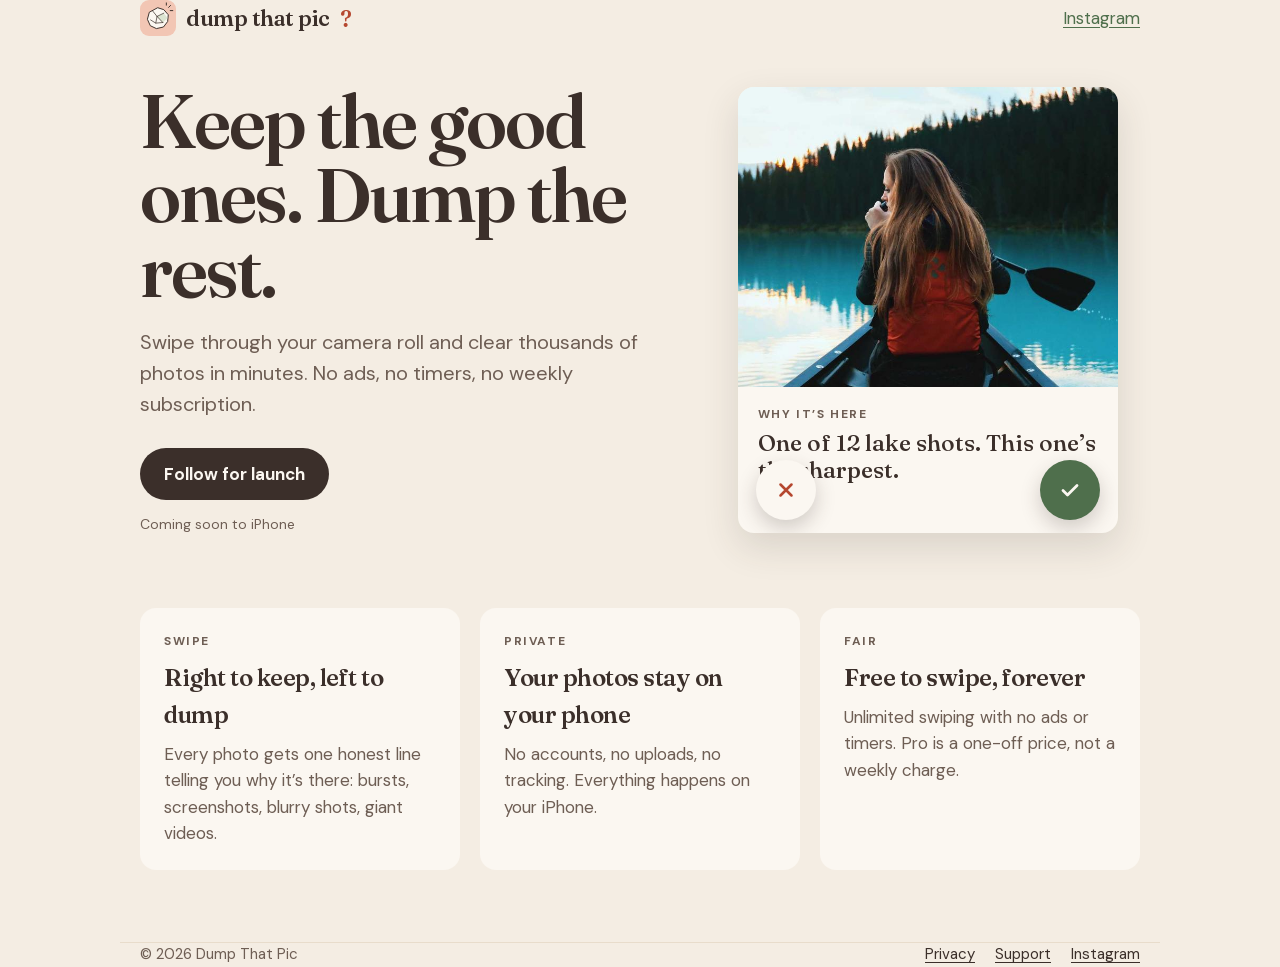
==== index.html @ 0e0db089 "Dump That Pic website: landing, privacy policy, support Co-Authored-By: Claude Opus 5.5 <noreply@ant" ====
<!doctype html>
<html lang="en-GB">
<head>
<meta charset="utf-8">
<meta name="viewport" content="width=device-width, initial-scale=1">
<link rel="icon" href="/icon.svg" type="image/svg+xml">
<link rel="apple-touch-icon" href="/apple-touch-icon.png">
<link rel="stylesheet" href="/style.css">
<title>Dump That Pic — swipe your camera roll tidy</title>
<meta name="description" content="Keep the good ones. Dump the rest. Swipe through your iPhone camera roll in minutes. No ads, no timers, and your photos never leave your phone.">
<meta property="og:title" content="Dump That Pic">
<meta property="og:description" content="Keep the good ones. Dump the rest. Coming soon to iPhone.">
<meta property="og:image" content="https://dumpthatpic.com/apple-touch-icon.png">
</head>
<body>
<header class="wrap"><a class="brand" href="/"><img src="/icon.svg" alt="">dump that pic<span class="q">?</span></a><a href="https://www.instagram.com/dumpthatpic/">Instagram</a></header>
<main class="wrap">
<section class="hero">
<div>
<h1>Keep the good ones. Dump the rest.</h1>
<p class="lede">Swipe through your camera roll and clear thousands of photos in minutes. No ads, no timers, no weekly subscription.</p>
<a class="pill" href="https://www.instagram.com/dumpthatpic/">Follow for launch</a>
<span class="soon">Coming soon to iPhone</span>
</div>
<div class="card">
<img src="/img/lake.jpg" alt="Someone paddling a canoe on a misty lake" width="720" height="900">
<div class="why"><div class="label">Why it’s here</div><p>One of 12 lake shots. This one’s the sharpest.</p></div>
<span class="btn dump" aria-hidden="true"><svg width="22" height="22" viewBox="0 0 24 24" fill="none" stroke="#B5472F" stroke-width="2.8" stroke-linecap="round"><path d="M6 6l12 12M18 6L6 18"/></svg></span>
<span class="btn keep" aria-hidden="true"><svg width="24" height="24" viewBox="0 0 24 24" fill="none" stroke="#FBF7F1" stroke-width="2.8" stroke-linecap="round" stroke-linejoin="round"><path d="M5 12.5l4.5 4.5L19 7.5"/></svg></span>
</div>
</section>
<section class="features">
<div class="feature"><div class="label">Swipe</div><h3>Right to keep, left to dump</h3><p>Every photo gets one honest line telling you why it’s there: bursts, screenshots, blurry shots, giant videos.</p></div>
<div class="feature"><div class="label">Private</div><h3>Your photos stay on your phone</h3><p>No accounts, no uploads, no tracking. Everything happens on your iPhone.</p></div>
<div class="feature"><div class="label">Fair</div><h3>Free to swipe, forever</h3><p>Unlimited swiping with no ads or timers. Pro is a one-off price, not a weekly charge.</p></div>
</section>
</main>
<footer class="wrap"><span>© 2026 Dump That Pic</span><nav><a href="/privacy.html">Privacy</a><a href="/support.html">Support</a><a href="https://www.instagram.com/dumpthatpic/">Instagram</a></nav></footer>
</body>
</html>
---- style.css ----
@import url(/fonts/fonts.css);
:root{--oat:#F4EDE3;--latte:#E8DCCB;--cream:#FBF7F1;--cocoa:#3B2F2A;--muted:#6E5E54;--sage:#4F6F4C;--clay:#B5472F;--blush:#F2C6B4;color-scheme:light}
*{box-sizing:border-box}
body{margin:0;background:var(--oat);color:var(--cocoa);font:400 17px/1.55 'DM Sans',system-ui,sans-serif;-webkit-font-smoothing:antialiased}
a{color:var(--sage);text-underline-offset:3px}a:hover{color:var(--cocoa)}
.wrap{max-width:1040px;margin:0 auto;padding:0 20px}
header{display:flex;align-items:center;justify-content:space-between;padding:22px 0}
.brand{display:flex;align-items:center;gap:10px;text-decoration:none;color:var(--cocoa);font:600 22px/1 Fraunces,Georgia,serif;letter-spacing:-.5px}
.brand img{width:36px;height:36px;border-radius:9px}
.q{color:var(--clay)}
h1,h2,h3{font-family:Fraunces,Georgia,serif;letter-spacing:-.5px;margin:0}
.hero{display:grid;grid-template-columns:minmax(0,1.1fr) minmax(0,.9fr);gap:56px;align-items:center;padding:48px 0 72px}
.hero h1{font-weight:600;font-size:clamp(44px,7vw,76px);line-height:.98;letter-spacing:-2px}
.lede{font-size:20px;color:var(--muted);margin:20px 0 28px;max-width:30em}
.pill{display:inline-flex;align-items:center;gap:10px;height:52px;padding:0 24px;border-radius:999px;background:var(--cocoa);color:var(--cream);text-decoration:none;font-weight:700}
.pill:hover{color:var(--cream);opacity:.92}
.soon{display:block;margin-top:14px;font-size:14px;color:var(--muted)}
.card{position:relative;background:var(--cream);border-radius:16px;overflow:hidden;box-shadow:0 14px 36px rgba(59,47,42,.14);max-width:380px;justify-self:center;width:100%}
.card img{display:block;width:100%;height:300px;object-fit:cover}
.card .why{padding:18px 20px 48px}
.label{font-size:12px;font-weight:700;letter-spacing:1.6px;text-transform:uppercase;color:var(--muted)}
.card .why p{font:500 23px/1.2 Fraunces,Georgia,serif;margin:6px 0 0}
.btn{position:absolute;bottom:-1px;width:60px;height:60px;border-radius:999px;display:flex;align-items:center;justify-content:center;box-shadow:0 8px 20px rgba(59,47,42,.22);transform:translateY(-14px)}
.btn.dump{left:18px;background:var(--cream)}.btn.keep{right:18px;background:var(--sage)}
.features{display:grid;grid-template-columns:repeat(3,minmax(0,1fr));gap:20px;padding-bottom:72px}
.feature{background:var(--cream);border-radius:16px;padding:24px}
.feature h3{font-size:24px;font-weight:600;margin:8px 0 8px}
.feature p{margin:0;color:var(--muted)}
.doc{max-width:720px;padding:24px 0 72px}
.doc h1{font-size:clamp(38px,6vw,56px);font-weight:600;line-height:1.02;letter-spacing:-1px;margin-bottom:10px}
.doc h2{font-size:26px;font-weight:600;margin:40px 0 10px}
.doc .updated{color:var(--muted);margin:0 0 28px}
.box{background:var(--cream);border-radius:16px;padding:20px 22px;margin:24px 0}
.box p{font:500 21px/1.3 Fraunces,Georgia,serif;margin:6px 0 0}
footer{border-top:1px solid var(--latte);padding:28px 0 40px;display:flex;flex-wrap:wrap;gap:12px 24px;justify-content:space-between;color:var(--muted);font-size:15px}
footer nav{display:flex;gap:20px;flex-wrap:wrap}
footer a{color:var(--cocoa)}
@media (max-width:760px){.hero{grid-template-columns:1fr;gap:40px;padding:24px 0 56px}.features{grid-template-columns:1fr}}
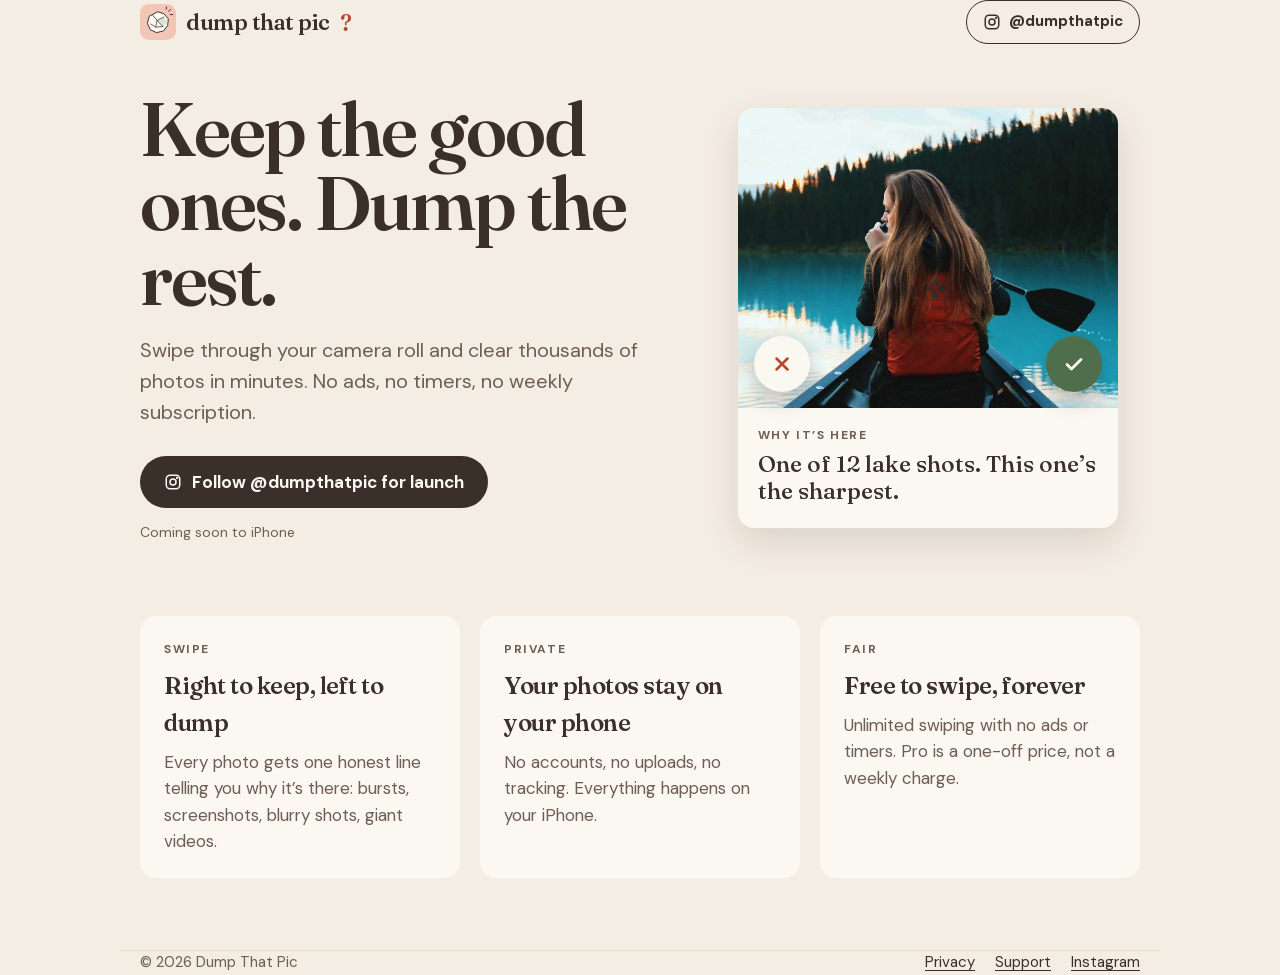
==== commit e9eadcaa: "Home: keep/dump buttons sit on the photo; Instagram links as pill buttons with icon Co-Authored-By: " ====
--- a/index.html
+++ b/index.html
@@ -13,20 +13,22 @@
 <meta property="og:image" content="https://dumpthatpic.com/apple-touch-icon.png">
 </head>
 <body>
-<header class="wrap"><a class="brand" href="/"><img src="/icon.svg" alt="">dump that pic<span class="q">?</span></a><a href="https://www.instagram.com/dumpthatpic/">Instagram</a></header>
+<header class="wrap"><a class="brand" href="/"><img src="/icon.svg" alt="">dump that pic<span class="q">?</span></a><a class="ig" href="https://www.instagram.com/dumpthatpic/" aria-label="Instagram @dumpthatpic"><svg width="18" height="18" viewBox="0 0 24 24" fill="none" stroke="currentColor" stroke-width="2" stroke-linecap="round" aria-hidden="true"><rect x="3" y="3" width="18" height="18" rx="5"/><circle cx="12" cy="12" r="4"/><circle cx="17.5" cy="6.5" r="0.6" fill="currentColor"/></svg><span>@dumpthatpic</span></a></header>
 <main class="wrap">
 <section class="hero">
 <div>
 <h1>Keep the good ones. Dump the rest.</h1>
 <p class="lede">Swipe through your camera roll and clear thousands of photos in minutes. No ads, no timers, no weekly subscription.</p>
-<a class="pill" href="https://www.instagram.com/dumpthatpic/">Follow for launch</a>
+<a class="pill" href="https://www.instagram.com/dumpthatpic/"><svg width="18" height="18" viewBox="0 0 24 24" fill="none" stroke="currentColor" stroke-width="2" stroke-linecap="round" aria-hidden="true"><rect x="3" y="3" width="18" height="18" rx="5"/><circle cx="12" cy="12" r="4"/><circle cx="17.5" cy="6.5" r="0.6" fill="currentColor"/></svg>Follow @dumpthatpic for launch</a>
 <span class="soon">Coming soon to iPhone</span>
 </div>
 <div class="card">
+<div class="photo">
 <img src="/img/lake.jpg" alt="Someone paddling a canoe on a misty lake" width="720" height="900">
-<div class="why"><div class="label">Why it’s here</div><p>One of 12 lake shots. This one’s the sharpest.</p></div>
 <span class="btn dump" aria-hidden="true"><svg width="22" height="22" viewBox="0 0 24 24" fill="none" stroke="#B5472F" stroke-width="2.8" stroke-linecap="round"><path d="M6 6l12 12M18 6L6 18"/></svg></span>
 <span class="btn keep" aria-hidden="true"><svg width="24" height="24" viewBox="0 0 24 24" fill="none" stroke="#FBF7F1" stroke-width="2.8" stroke-linecap="round" stroke-linejoin="round"><path d="M5 12.5l4.5 4.5L19 7.5"/></svg></span>
+</div>
+<div class="why"><div class="label">Why it’s here</div><p>One of 12 lake shots. This one’s the sharpest.</p></div>
 </div>
 </section>
 <section class="features">
--- a/style.css
+++ b/style.css
@@ -17,11 +17,12 @@
 .soon{display:block;margin-top:14px;font-size:14px;color:var(--muted)}
 .card{position:relative;background:var(--cream);border-radius:16px;overflow:hidden;box-shadow:0 14px 36px rgba(59,47,42,.14);max-width:380px;justify-self:center;width:100%}
 .card img{display:block;width:100%;height:300px;object-fit:cover}
-.card .why{padding:18px 20px 48px}
+.card .photo{position:relative}
+.card .why{padding:18px 20px 22px}
 .label{font-size:12px;font-weight:700;letter-spacing:1.6px;text-transform:uppercase;color:var(--muted)}
 .card .why p{font:500 23px/1.2 Fraunces,Georgia,serif;margin:6px 0 0}
-.btn{position:absolute;bottom:-1px;width:60px;height:60px;border-radius:999px;display:flex;align-items:center;justify-content:center;box-shadow:0 8px 20px rgba(59,47,42,.22);transform:translateY(-14px)}
-.btn.dump{left:18px;background:var(--cream)}.btn.keep{right:18px;background:var(--sage)}
+.btn{position:absolute;bottom:16px;width:56px;height:56px;border-radius:999px;display:flex;align-items:center;justify-content:center;box-shadow:0 8px 20px rgba(59,47,42,.28)}
+.btn.dump{left:16px;background:var(--cream)}.btn.keep{right:16px;background:var(--sage)}
 .features{display:grid;grid-template-columns:repeat(3,minmax(0,1fr));gap:20px;padding-bottom:72px}
 .feature{background:var(--cream);border-radius:16px;padding:24px}
 .feature h3{font-size:24px;font-weight:600;margin:8px 0 8px}
@@ -36,3 +37,6 @@
 footer nav{display:flex;gap:20px;flex-wrap:wrap}
 footer a{color:var(--cocoa)}
 @media (max-width:760px){.hero{grid-template-columns:1fr;gap:40px;padding:24px 0 56px}.features{grid-template-columns:1fr}}
+.ig{display:inline-flex;align-items:center;gap:8px;height:44px;padding:0 16px;border:1.5px solid var(--cocoa);border-radius:999px;color:var(--cocoa);text-decoration:none;font-weight:700;font-size:15px;transition:background .15s,color .15s}
+.ig:hover{background:var(--cocoa);color:var(--cream)}
+@media (max-width:420px){.ig span{display:none}.ig{width:44px;padding:0;justify-content:center}}
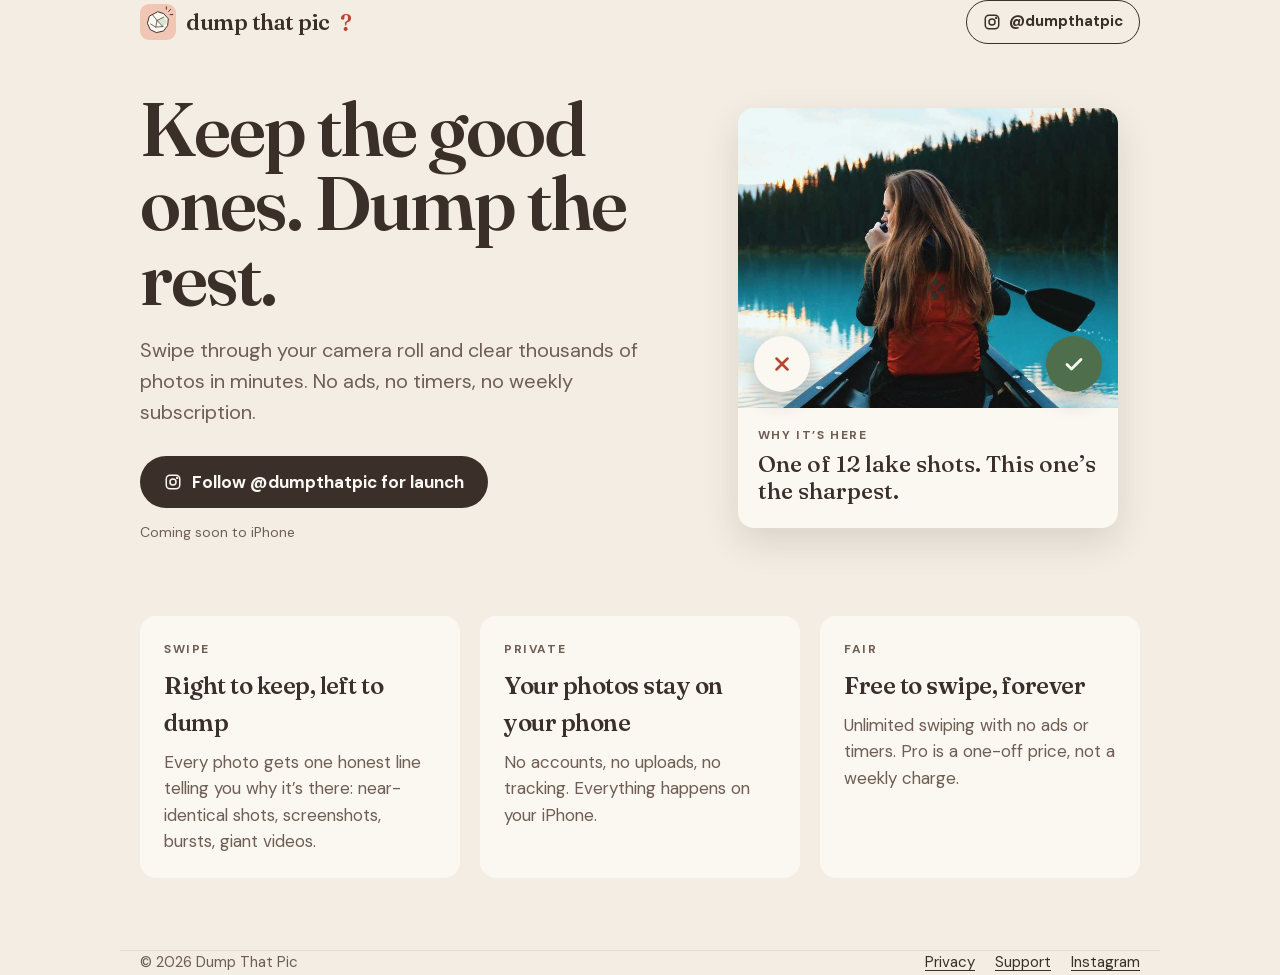
==== commit d5dc7920: "Home: drop blurry-shot claim (app doesn't detect blur); Support: match Reset all progress, add trial" ====
--- a/index.html
+++ b/index.html
@@ -5,7 +5,7 @@
 <meta name="viewport" content="width=device-width, initial-scale=1">
 <link rel="icon" href="/icon.svg" type="image/svg+xml">
 <link rel="apple-touch-icon" href="/apple-touch-icon.png">
-<link rel="stylesheet" href="/style.css">
+<link rel="stylesheet" href="/style.css?v=2">
 <title>Dump That Pic — swipe your camera roll tidy</title>
 <meta name="description" content="Keep the good ones. Dump the rest. Swipe through your iPhone camera roll in minutes. No ads, no timers, and your photos never leave your phone.">
 <meta property="og:title" content="Dump That Pic">
@@ -32,7 +32,7 @@
 </div>
 </section>
 <section class="features">
-<div class="feature"><div class="label">Swipe</div><h3>Right to keep, left to dump</h3><p>Every photo gets one honest line telling you why it’s there: bursts, screenshots, blurry shots, giant videos.</p></div>
+<div class="feature"><div class="label">Swipe</div><h3>Right to keep, left to dump</h3><p>Every photo gets one honest line telling you why it’s there: near-identical shots, screenshots, bursts, giant videos.</p></div>
 <div class="feature"><div class="label">Private</div><h3>Your photos stay on your phone</h3><p>No accounts, no uploads, no tracking. Everything happens on your iPhone.</p></div>
 <div class="feature"><div class="label">Fair</div><h3>Free to swipe, forever</h3><p>Unlimited swiping with no ads or timers. Pro is a one-off price, not a weekly charge.</p></div>
 </section>
--- a/style.css
+++ b/style.css
@@ -1,4 +1,4 @@
-@import url(/fonts/fonts.css);
+@import url(/fonts/fonts.css?v=2);
 :root{--oat:#F4EDE3;--latte:#E8DCCB;--cream:#FBF7F1;--cocoa:#3B2F2A;--muted:#6E5E54;--sage:#4F6F4C;--clay:#B5472F;--blush:#F2C6B4;color-scheme:light}
 *{box-sizing:border-box}
 body{margin:0;background:var(--oat);color:var(--cocoa);font:400 17px/1.55 'DM Sans',system-ui,sans-serif;-webkit-font-smoothing:antialiased}
